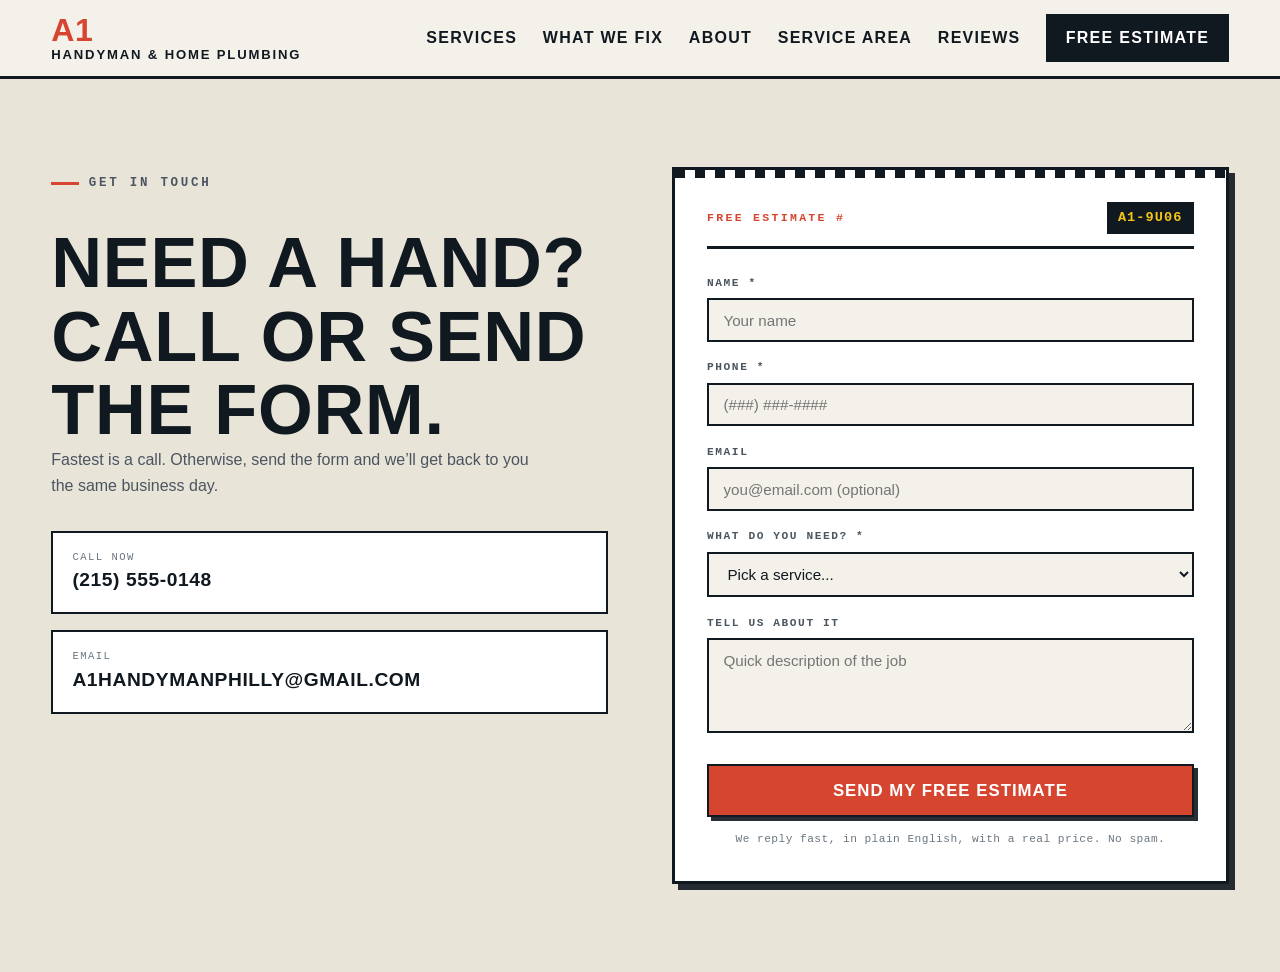
==== contact/index.html @ 29aa05c2 "Split site into dedicated section pages" ====
<!doctype html><html lang="en"><head><meta charset="utf-8"><meta name="viewport" content="width=device-width,initial-scale=1"><title>Free Estimate | A1</title><link rel="stylesheet" href="../css/styles.css"></head><body><header class="header"><div class="container header-inner"><a class="brand" href="/"><span class="brand-text"><strong>A1</strong><span>Handyman & Home Plumbing</span></span></a><nav class="nav"><a href="/services/">Services</a><a href="/what-we-fix/">What We Fix</a><a href="/about/">About</a><a href="/service-area/">Service Area</a><a href="/reviews/">Reviews</a><a class="nav-cta" href="/contact/">Free Estimate</a></nav></div></header><main><section class="section section-contact"><div class="container contact-grid"><div class="contact-info"><p class="eyebrow">Get in touch</p><h1>Need a hand? Call or send the form.</h1><p>Fastest is a call. Otherwise, send the form and we’ll get back to you the same business day.</p><div class="contact-methods"><a href="tel:+12155550148" class="contact-method"><span><small>Call now</small><strong>(215) 555-0148</strong></span></a><a href="mailto:a1handymanphilly@gmail.com" class="contact-method"><span><small>Email</small><strong>a1handymanphilly@gmail.com</strong></span></a></div></div><form class="quote-form" id="quoteForm" novalidate><div class="form-head"><span class="form-ticket">FREE ESTIMATE #</span><span class="form-ticket-num" id="ticketNum">A1-0826</span></div><label><span>Name *</span><input type="text" name="name" required placeholder="Your name"></label><label><span>Phone *</span><input type="tel" name="phone" required placeholder="(###) ###-####"></label><label><span>Email</span><input type="email" name="email" placeholder="you@email.com (optional)"></label><label><span>What do you need? *</span><select name="service" required><option value="" disabled selected>Pick a service...</option><option>Leak repair / detection</option><option>Water heater</option><option>Drain / sewer cleaning</option><option>Toilet / fixture repair</option><option>Pipe repair / repipe</option><option>Sump pump / water pressure</option><option>Drywall / painting</option><option>TV / shelf mounting</option><option>Doors / locks / hardware</option><option>Light fixtures / fans</option><option>Cabinets / trim / carpentry</option><option>Something else</option></select></label><label><span>Tell us about it</span><textarea name="message" rows="4" placeholder="Quick description of the job"></textarea></label><button type="submit" class="btn btn-primary btn-block">Send my free estimate</button><p class="form-note">We reply fast, in plain English, with a real price. No spam.</p><div class="form-success" id="formSuccess" hidden><strong>Your email draft is ready.</strong><span>Review it and press Send in your email app.</span></div></form></div></section></main><script src="../js/script.js"></script></body></html>
---- css/styles.css ----
/* ============================================================
   A1 HANDYMAN & HOME PLUMBING — custom stylesheet
   Industrial / workshop aesthetic. Not a template.
   ============================================================ */

/* ---------- Design tokens ---------- */
:root {
  --ink: #101820;            /* deep navy-black */
  --ink-2: #1c2733;          /* panel navy */
  --ink-3: #263442;          /* raised panel */
  --paper: #f4f1ea;          /* warm off-white, like a work order */
  --paper-2: #e9e4d8;        /* slightly darker paper */
  --line: #d4cdbd;           /* hairline on paper */
  --orange: #d6452f;         /* safety orange / rust red */
  --orange-bright: #f77f00;  /* hot pipe orange */
  --blue: #3a86ff;           /* cold pipe blue */
  --yellow: #f5c518;         /* caution yellow */
  --green: #2f9e44;          /* ok / done green */
  --white: #ffffff;
  --mono: 'JetBrains Mono', 'Courier New', monospace;
  --display: 'Barlow Condensed', 'Arial Narrow', sans-serif;
  --body: 'Inter', 'Helvetica Neue', Arial, sans-serif;
  --shadow-hard: 6px 6px 0 rgba(16, 24, 32, 0.9);
  --shadow-hard-sm: 4px 4px 0 rgba(16, 24, 32, 0.9);
  --shadow-soft: 0 12px 32px rgba(16, 24, 32, 0.14);
}

/* ---------- Reset / base ---------- */
*, *::before, *::after { box-sizing: border-box; margin: 0; padding: 0; }

html { scroll-behavior: smooth; }

body {
  font-family: var(--body);
  font-size: 16px;
  line-height: 1.6;
  color: var(--ink);
  background: var(--paper);
  -webkit-font-smoothing: antialiased;
}

img, svg { display: block; max-width: 100%; }
a { color: inherit; text-decoration: none; }
ul { list-style: none; }

.container {
  width: min(1180px, 92%);
  margin-inline: auto;
}

/* ---------- Typography ---------- */
h1, h2, h3, h4 {
  font-family: var(--display);
  font-weight: 800;
  line-height: 1.05;
  text-transform: uppercase;
  letter-spacing: 0.01em;
}

h1 { font-size: clamp(2.6rem, 6vw, 4.4rem); }
h2 { font-size: clamp(2rem, 4vw, 3rem); }
h3 { font-size: 1.5rem; }
h4 { font-size: 1.15rem; }

.eyebrow {
  font-family: var(--mono);
  font-size: 0.78rem;
  font-weight: 700;
  letter-spacing: 0.22em;
  text-transform: uppercase;
  color: var(--orange);
  margin-bottom: 0.9rem;
  display: inline-flex;
  align-items: center;
  gap: 0.6rem;
}

.eyebrow::before {
  content: "";
  width: 28px;
  height: 3px;
  background: var(--orange);
  display: inline-block;
}

.eyebrow-light { color: var(--orange-bright); }
.eyebrow-light::before { background: var(--orange-bright); }

.section-sub {
  max-width: 640px;
  margin: 1rem auto 0;
  color: #4a5560;
  font-size: 1.05rem;
}

/* ---------- Buttons ---------- */
.btn {
  display: inline-flex;
  align-items: center;
  justify-content: center;
  gap: 0.6rem;
  font-family: var(--display);
  font-weight: 700;
  font-size: 1.05rem;
  letter-spacing: 0.06em;
  text-transform: uppercase;
  padding: 0.9rem 1.6rem;
  border: 2px solid var(--ink);
  cursor: pointer;
  transition: transform 0.12s ease, box-shadow 0.12s ease, background 0.12s ease;
  background: var(--paper);
  color: var(--ink);
}

.btn svg { width: 18px; height: 18px; }

.btn-primary {
  background: var(--orange);
  color: var(--white);
  box-shadow: var(--shadow-hard-sm);
}

.btn-primary:hover {
  transform: translate(-2px, -2px);
  box-shadow: 6px 6px 0 rgba(16, 24, 32, 0.9);
  background: #e04a32;
}

.btn-ghost {
  background: transparent;
  color: var(--white);
  border-color: var(--white);
}

.btn-ghost:hover { background: var(--white); color: var(--ink); }

.btn-lg { padding: 1.1rem 2rem; font-size: 1.2rem; }

.btn-block { width: 100%; }

/* ---------- Top utility bar ---------- */
.topbar {
  background: var(--ink);
  color: var(--paper);
  font-family: var(--mono);
  font-size: 0.72rem;
  letter-spacing: 0.08em;
  text-transform: uppercase;
  border-bottom: 3px solid var(--orange);
}

.topbar-inner {
  display: flex;
  align-items: center;
  justify-content: space-between;
  gap: 1rem;
  padding: 0.5rem 0;
  flex-wrap: wrap;
}

.topbar-emergency {
  display: inline-flex;
  align-items: center;
  gap: 0.5rem;
  color: var(--orange-bright);
  font-weight: 700;
}

.topbar-emergency svg { width: 14px; height: 14px; }
.topbar-emergency:hover { color: var(--white); }

.topbar-creds { color: #9fb0bd; }
.topbar-area { color: #9fb0bd; }

/* ---------- Header ---------- */
.header {
  background: var(--paper);
  border-bottom: 3px solid var(--ink);
  position: sticky;
  top: 0;
  z-index: 100;
  transition: box-shadow 0.2s ease;
}

.header.scrolled {
  box-shadow: 0 6px 0 rgba(16, 24, 32, 0.08);
}

.header-inner {
  display: flex;
  align-items: center;
  justify-content: space-between;
  gap: 1.5rem;
  padding: 0.9rem 0;
}

.brand {
  display: inline-flex;
  align-items: center;
  gap: 0.7rem;
}

.brand-mark { width: 46px; height: 46px; flex-shrink: 0; }

.brand-text {
  display: flex;
  flex-direction: column;
  line-height: 1.05;
}

.brand-text strong {
  font-family: var(--display);
  font-size: 2rem;
  font-weight: 800;
  color: var(--orange);
  letter-spacing: 0.02em;
}

.brand-text span {
  font-family: var(--display);
  font-weight: 700;
  font-size: 0.82rem;
  text-transform: uppercase;
  letter-spacing: 0.14em;
  color: var(--ink);
}

.nav {
  display: flex;
  align-items: center;
  gap: 1.6rem;
}

.nav a {
  font-family: var(--display);
  font-weight: 700;
  font-size: 1rem;
  text-transform: uppercase;
  letter-spacing: 0.08em;
  color: var(--ink);
  position: relative;
  padding: 0.3rem 0;
}

.nav a::after {
  content: "";
  position: absolute;
  left: 0;
  bottom: 0;
  width: 0;
  height: 3px;
  background: var(--orange);
  transition: width 0.18s ease;
}

.nav a:hover::after { width: 100%; }

.nav .nav-cta {
  background: var(--ink);
  color: var(--white);
  padding: 0.55rem 1.1rem;
  border: 2px solid var(--ink);
}

.nav .nav-cta::after { display: none; }
.nav .nav-cta:hover { background: var(--orange); border-color: var(--orange); }

.header-phone {
  display: inline-flex;
  align-items: center;
  gap: 0.6rem;
  font-family: var(--display);
  font-weight: 800;
  font-size: 1.25rem;
  color: var(--ink);
  white-space: nowrap;
}

.header-phone svg { width: 22px; height: 22px; color: var(--orange); }

.header-phone small {
  display: block;
  font-family: var(--mono);
  font-size: 0.6rem;
  font-weight: 500;
  letter-spacing: 0.18em;
  text-transform: uppercase;
  color: #6b7680;
  line-height: 1;
}

.nav-toggle {
  display: none;
  flex-direction: column;
  gap: 5px;
  background: none;
  border: none;
  cursor: pointer;
  padding: 0.4rem;
}

.nav-toggle span {
  width: 26px;
  height: 3px;
  background: var(--ink);
  transition: transform 0.2s ease, opacity 0.2s ease;
}

.nav-toggle.open span:nth-child(1) { transform: translateY(8px) rotate(45deg); }
.nav-toggle.open span:nth-child(2) { opacity: 0; }
.nav-toggle.open span:nth-child(3) { transform: translateY(-8px) rotate(-45deg); }

/* ---------- Hero ---------- */
.hero {
  background:
    linear-gradient(rgba(16, 24, 32, 0.92), rgba(16, 24, 32, 0.96)),
    repeating-linear-gradient(45deg, transparent 0 14px, rgba(255,255,255,0.03) 14px 28px);
  color: var(--white);
  position: relative;
  overflow: hidden;
}

/* blueprint grid overlay */
.hero::before {
  content: "";
  position: absolute;
  inset: 0;
  background-image:
    linear-gradient(rgba(58, 134, 255, 0.07) 1px, transparent 1px),
    linear-gradient(90deg, rgba(58, 134, 255, 0.07) 1px, transparent 1px);
  background-size: 44px 44px;
  pointer-events: none;
}

/* hazard stripe bottom edge */
.hero::after {
  content: "";
  position: absolute;
  left: 0;
  right: 0;
  bottom: 0;
  height: 10px;
  background: repeating-linear-gradient(
    -45deg,
    var(--yellow) 0 16px,
    var(--ink) 16px 32px
  );
  opacity: 0.85;
}

.hero-grid {
  display: grid;
  grid-template-columns: 1.15fr 0.85fr;
  gap: 3rem;
  align-items: center;
  padding: 5rem 0 6rem;
  position: relative;
  z-index: 1;
}

.hero-copy .eyebrow { color: var(--orange-bright); }
.hero-copy .eyebrow::before { background: var(--orange-bright); }

.hero h1 { margin-bottom: 1.2rem; }

.hero-sub {
  font-size: 1.12rem;
  color: #c3ccd4;
  max-width: 560px;
  margin-bottom: 2rem;
}

.hero-cta {
  display: flex;
  gap: 1rem;
  flex-wrap: wrap;
  margin-bottom: 2.2rem;
}

.hero-bullets {
  display: grid;
  grid-template-columns: 1fr 1fr;
  gap: 0.6rem 1.5rem;
  max-width: 560px;
}

.hero-bullets li {
  font-family: var(--mono);
  font-size: 0.78rem;
  letter-spacing: 0.04em;
  color: #aeb9c2;
  padding-left: 1.4rem;
  position: relative;
}

.hero-bullets li::before {
  content: "✓";
  position: absolute;
  left: 0;
  color: var(--green);
  font-weight: 700;
}

/* hero art */
.hero-art { position: relative; }

.hero-svg {
  width: 100%;
  height: auto;
  filter: drop-shadow(0 18px 30px rgba(0,0,0,0.45));
}

.hero-badge {
  position: absolute;
  bottom: 1.5rem;
  right: 0.5rem;
  background: var(--yellow);
  color: var(--ink);
  border: 3px solid var(--ink);
  box-shadow: var(--shadow-hard);
  padding: 0.8rem 1.1rem;
  display: flex;
  align-items: center;
  gap: 0.8rem;
  transform: rotate(-3deg);
}

.hero-badge-num {
  font-family: var(--display);
  font-size: 2.6rem;
  font-weight: 800;
  line-height: 1;
}

.hero-badge-label {
  font-family: var(--display);
  font-weight: 700;
  font-size: 0.85rem;
  text-transform: uppercase;
  letter-spacing: 0.06em;
  line-height: 1.2;
}

.hero-badge-label small {
  font-family: var(--mono);
  font-size: 0.62rem;
  font-weight: 500;
  letter-spacing: 0.1em;
  color: #4a4030;
}

/* ---------- Ticker ---------- */
.ticker {
  background: var(--orange);
  color: var(--white);
  border-top: 3px solid var(--ink);
  border-bottom: 3px solid var(--ink);
  overflow: hidden;
  padding: 0.55rem 0;
}

.ticker-track {
  display: flex;
  gap: 1.2rem;
  white-space: nowrap;
  width: max-content;
  animation: ticker-scroll 28s linear infinite;
}

.ticker-track span {
  font-family: var(--display);
  font-weight: 800;
  font-size: 1.05rem;
  letter-spacing: 0.14em;
  text-transform: uppercase;
}

.ticker-track span:nth-child(even) { color: var(--ink); }

@keyframes ticker-scroll {
  from { transform: translateX(0); }
  to { transform: translateX(-50%); }
}

/* ---------- Sections ---------- */
.section { padding: 5.5rem 0; }

.section-dark {
  background: var(--ink);
  color: var(--white);
  position: relative;
}

.section-dark::before {
  content: "";
  position: absolute;
  inset: 0;
  background-image:
    linear-gradient(rgba(58, 134, 255, 0.05) 1px, transparent 1px),
    linear-gradient(90deg, rgba(58, 134, 255, 0.05) 1px, transparent 1px);
  background-size: 44px 44px;
  pointer-events: none;
}

.section-dark .container { position: relative; z-index: 1; }
.section-dark .section-sub { color: #aeb9c2; }

.section-head {
  text-align: center;
  margin-bottom: 3.5rem;
}

.section-head .eyebrow { justify-content: center; }
.section-head .eyebrow::before { display: none; }
.section-head .eyebrow::after {
  content: "";
  width: 28px;
  height: 3px;
  background: var(--orange);
  display: inline-block;
}

/* ---------- Services ---------- */
.service-groups {
  display: flex;
  flex-direction: column;
  gap: 4rem;
}

.service-group-title {
  display: flex;
  align-items: center;
  gap: 0.8rem;
  margin-bottom: 1.8rem;
  padding-bottom: 0.8rem;
  border-bottom: 3px solid var(--ink);
}

.service-group-title svg {
  width: 30px;
  height: 30px;
  color: var(--orange);
}

.service-group-title h3 { font-size: 1.9rem; }

.service-grid {
  display: grid;
  grid-template-columns: repeat(3, 1fr);
  gap: 1.4rem;
}

.service-card {
  background: var(--white);
  border: 2px solid var(--ink);
  padding: 1.6rem 1.4rem;
  position: relative;
  transition: transform 0.15s ease, box-shadow 0.15s ease;
}

/* corner bolt detail */
.service-card::before,
.service-card::after {
  content: "";
  position: absolute;
  width: 8px;
  height: 8px;
  background: var(--orange);
  border-radius: 50%;
}

.service-card::before { top: 8px; left: 8px; }
.service-card::after { bottom: 8px; right: 8px; }

.service-card:hover {
  transform: translate(-3px, -3px);
  box-shadow: var(--shadow-hard-sm);
}

.service-card svg {
  width: 34px;
  height: 34px;
  color: var(--orange);
  margin-bottom: 1rem;
}

.service-card h4 {
  margin-bottom: 0.5rem;
  font-size: 1.25rem;
}

.service-card p {
  font-size: 0.92rem;
  color: #4a5560;
}

/* ---------- Fixes / accordion ---------- */
.fixes-grid {
  display: grid;
  grid-template-columns: 0.9fr 1.1fr;
  gap: 4rem;
  align-items: start;
}

.fixes-copy h2 { margin-bottom: 1rem; }
.fixes-copy .section-sub { margin: 0 0 2rem; }
.fixes-copy .btn { margin-top: 0.5rem; }

.fixes-list {
  border: 2px solid var(--ink);
  background: var(--paper);
  color: var(--ink);
}

.fixes-list details {
  border-bottom: 1px solid var(--line);
}

.fixes-list details:last-child { border-bottom: none; }

.fixes-list summary {
  display: flex;
  align-items: center;
  justify-content: space-between;
  gap: 1rem;
  padding: 1.1rem 1.3rem;
  cursor: pointer;
  font-family: var(--display);
  font-weight: 700;
  font-size: 1.15rem;
  text-transform: uppercase;
  letter-spacing: 0.03em;
  list-style: none;
  position: relative;
  transition: background 0.15s ease;
}

.fixes-list summary::-webkit-details-marker { display: none; }

.fixes-list summary::after {
  content: "+";
  font-family: var(--mono);
  font-size: 1.3rem;
  font-weight: 700;
  color: var(--orange);
  flex-shrink: 0;
}

.fixes-list details[open] summary::after { content: "–"; }

.fixes-list summary:hover { background: var(--paper-2); }

.fix-meta {
  font-family: var(--mono);
  font-size: 0.72rem;
  font-weight: 500;
  letter-spacing: 0.04em;
  text-transform: none;
  color: #6b7680;
  white-space: nowrap;
}

.fixes-list details p {
  padding: 0 1.3rem 1.2rem;
  font-size: 0.95rem;
  color: #4a5560;
  max-width: 560px;
}

/* ---------- Steps ---------- */
.steps {
  display: grid;
  grid-template-columns: repeat(3, 1fr);
  gap: 2rem;
  counter-reset: step;
}

.step {
  border-top: 4px solid var(--ink);
  padding-top: 1.4rem;
  position: relative;
}

.step-num {
  font-family: var(--mono);
  font-weight: 700;
  font-size: 0.85rem;
  color: var(--orange);
  letter-spacing: 0.14em;
  display: block;
  margin-bottom: 0.6rem;
}

.step h3 { margin-bottom: 0.6rem; }
.step p { color: #4a5560; font-size: 0.95rem; }

/* ---------- About ---------- */
.section-about { background: var(--paper-2); }

.about-grid {
  display: grid;
  grid-template-columns: 0.85fr 1.15fr;
  gap: 4rem;
  align-items: center;
}

.about-photo-inner {
  background:
    linear-gradient(rgba(16, 24, 32, 0.88), rgba(16, 24, 32, 0.92)),
    repeating-linear-gradient(45deg, transparent 0 12px, rgba(255,255,255,0.04) 12px 24px);
  border: 3px solid var(--ink);
  box-shadow: var(--shadow-hard);
  min-height: 420px;
  display: flex;
  flex-direction: column;
  justify-content: flex-end;
  padding: 1.6rem;
  position: relative;
  overflow: hidden;
}

/* stencil-style "A1" watermark */
.about-photo-inner::before {
  content: "A1";
  position: absolute;
  top: 50%;
  left: 50%;
  transform: translate(-50%, -50%);
  font-family: var(--display);
  font-weight: 800;
  font-size: 9rem;
  color: rgba(255, 255, 255, 0.08);
  letter-spacing: -0.02em;
  line-height: 1;
}

.about-photo-icon {
  width: 52px;
  height: 52px;
  background: var(--orange);
  border: 2px solid var(--ink);
  display: flex;
  align-items: center;
  justify-content: center;
  color: var(--white);
  margin-bottom: 1rem;
  box-shadow: var(--shadow-hard-sm);
}

.about-photo-icon svg { width: 26px; height: 26px; }

.about-photo-caption strong {
  display: block;
  font-family: var(--display);
  font-size: 1.5rem;
  text-transform: uppercase;
  color: var(--white);
  margin-bottom: 0.3rem;
}

.about-photo-caption span {
  font-size: 0.9rem;
  color: #aeb9c2;
}

.about-copy h2 { margin-bottom: 1.2rem; }
.about-copy p { margin-bottom: 1rem; color: #3d4750; }

.about-list {
  margin: 1.5rem 0;
  display: grid;
  gap: 0.7rem;
}

.about-list li {
  padding-left: 1.6rem;
  position: relative;
  font-weight: 500;
}

.about-list li::before {
  content: "▸";
  position: absolute;
  left: 0;
  color: var(--orange);
  font-weight: 700;
}

.about-sign {
  font-family: var(--mono);
  font-size: 0.85rem;
  color: #6b7680 !important;
  letter-spacing: 0.04em;
}

/* stats band */
.stats {
  margin-top: 4rem;
  background: var(--ink);
  border-top: 3px solid var(--orange);
  border-bottom: 3px solid var(--orange);
  display: grid;
  grid-template-columns: repeat(4, 1fr);
}

.stat {
  text-align: center;
  padding: 2rem 1rem;
  border-right: 1px solid rgba(255,255,255,0.12);
}

.stat:last-child { border-right: none; }

.stat strong {
  display: block;
  font-family: var(--display);
  font-size: 2.6rem;
  font-weight: 800;
  color: var(--white);
  line-height: 1;
}

.stat span {
  font-family: var(--mono);
  font-size: 0.72rem;
  letter-spacing: 0.12em;
  text-transform: uppercase;
  color: #9fb0bd;
}

/* ---------- Service area ---------- */
.area-tags {
  display: flex;
  flex-wrap: wrap;
  justify-content: center;
  gap: 0.8rem;
  max-width: 820px;
  margin: 0 auto 2.5rem;
}

.area-tags span {
  font-family: var(--display);
  font-weight: 700;
  font-size: 1rem;
  text-transform: uppercase;
  letter-spacing: 0.06em;
  color: var(--white);
  border: 2px solid rgba(255,255,255,0.35);
  padding: 0.5rem 1.1rem;
  transition: background 0.15s ease, border-color 0.15s ease, color 0.15s ease;
}

.area-tags span:hover {
  background: var(--orange);
  border-color: var(--orange);
  color: var(--white);
}

.area-note {
  display: flex;
  align-items: center;
  justify-content: center;
  gap: 0.6rem;
  font-family: var(--mono);
  font-size: 0.85rem;
  color: #aeb9c2;
  text-align: center;
}

.area-note svg { width: 18px; height: 18px; color: var(--orange-bright); flex-shrink: 0; }

.area-note a {
  color: var(--orange-bright);
  font-weight: 700;
  text-decoration: underline;
  text-underline-offset: 3px;
}

/* ---------- Reviews ---------- */
.reviews {
  display: grid;
  grid-template-columns: repeat(3, 1fr);
  gap: 1.4rem;
}

.review {
  background: var(--white);
  border: 2px solid var(--ink);
  padding: 1.6rem;
  display: flex;
  flex-direction: column;
  gap: 1rem;
  position: relative;
}

.review-top {
  display: flex;
  align-items: center;
  justify-content: space-between;
  gap: 1rem;
}

.review-avatar {
  width: 44px;
  height: 44px;
  background: var(--ink);
  color: var(--yellow);
  border: 2px solid var(--ink);
  display: flex;
  align-items: center;
  justify-content: center;
  font-family: var(--display);
  font-weight: 800;
  font-size: 1.05rem;
  letter-spacing: 0.04em;
  box-shadow: var(--shadow-hard-sm);
  flex-shrink: 0;
}

.review-stars {
  color: var(--yellow);
  font-size: 1.1rem;
  letter-spacing: 0.15em;
  text-shadow: 1px 1px 0 var(--ink);
}

.review p {
  font-size: 0.95rem;
  color: #3d4750;
  flex-grow: 1;
}

.review footer {
  border-top: 2px dashed var(--line);
  padding-top: 0.9rem;
}

.review footer strong {
  display: block;
  font-family: var(--display);
  font-size: 1.1rem;
  text-transform: uppercase;
  letter-spacing: 0.04em;
}

.review footer span {
  font-family: var(--mono);
  font-size: 0.72rem;
  letter-spacing: 0.1em;
  text-transform: uppercase;
  color: #6b7680;
}

/* ---------- Pricing band ---------- */
.pricing-band {
  background: var(--yellow);
  border-top: 3px solid var(--ink);
  border-bottom: 3px solid var(--ink);
  padding: 3rem 0;
}

.pricing-inner {
  display: flex;
  align-items: center;
  justify-content: space-between;
  gap: 3rem;
  flex-wrap: wrap;
}

.pricing-left h2 {
  font-size: 2.4rem;
  margin-bottom: 0.4rem;
}

.pricing-left p {
  max-width: 520px;
  font-weight: 500;
  color: #4a4030;
}

.pricing-badges {
  display: flex;
  gap: 1.2rem;
  flex-wrap: wrap;
}

.pricing-badge {
  background: var(--ink);
  color: var(--white);
  border: 2px solid var(--ink);
  padding: 1rem 1.4rem;
  min-width: 150px;
  text-align: center;
  box-shadow: var(--shadow-hard-sm);
}

.pricing-badge strong {
  display: block;
  font-family: var(--display);
  font-size: 2rem;
  font-weight: 800;
  color: var(--yellow);
  line-height: 1;
}

.pricing-badge span {
  font-family: var(--mono);
  font-size: 0.66rem;
  letter-spacing: 0.1em;
  text-transform: uppercase;
  color: #c3ccd4;
}

/* ---------- Contact ---------- */
.section-contact { background: var(--paper-2); }

.contact-grid {
  display: grid;
  grid-template-columns: 1fr 1fr;
  gap: 4rem;
  align-items: start;
}

.contact-info h2 { margin-bottom: 1rem; }
.contact-info > p { color: #4a5560; margin-bottom: 2rem; max-width: 480px; }

.contact-methods {
  display: grid;
  gap: 1rem;
  margin-bottom: 2rem;
}

.contact-method {
  display: flex;
  align-items: center;
  gap: 1rem;
  background: var(--white);
  border: 2px solid var(--ink);
  padding: 1rem 1.2rem;
  transition: transform 0.12s ease, box-shadow 0.12s ease;
}

a.contact-method:hover {
  transform: translate(-2px, -2px);
  box-shadow: var(--shadow-hard-sm);
}

.contact-method svg {
  width: 26px;
  height: 26px;
  color: var(--orange);
  flex-shrink: 0;
}

.contact-method small {
  display: block;
  font-family: var(--mono);
  font-size: 0.66rem;
  letter-spacing: 0.14em;
  text-transform: uppercase;
  color: #6b7680;
}

.contact-method strong {
  font-family: var(--display);
  font-size: 1.2rem;
  text-transform: uppercase;
  letter-spacing: 0.03em;
}

.contact-badges {
  display: flex;
  gap: 0.7rem;
  flex-wrap: wrap;
}

.contact-badges span {
  font-family: var(--mono);
  font-size: 0.68rem;
  font-weight: 700;
  letter-spacing: 0.1em;
  text-transform: uppercase;
  border: 2px solid var(--ink);
  padding: 0.4rem 0.8rem;
  background: var(--paper);
}

/* quote form — styled like a work order ticket */
.quote-form {
  background: var(--white);
  border: 3px solid var(--ink);
  box-shadow: var(--shadow-hard);
  padding: 2rem;
  position: relative;
}

/* perforated ticket edge */
.quote-form::before {
  content: "";
  position: absolute;
  top: 0;
  left: 0;
  right: 0;
  height: 8px;
  background: repeating-linear-gradient(
    90deg,
    var(--ink) 0 10px,
    transparent 10px 20px
  );
}

.form-head {
  display: flex;
  align-items: center;
  justify-content: space-between;
  border-bottom: 3px solid var(--ink);
  padding-bottom: 0.8rem;
  margin-bottom: 1.6rem;
}

.form-ticket {
  font-family: var(--mono);
  font-size: 0.72rem;
  font-weight: 700;
  letter-spacing: 0.2em;
  color: var(--orange);
}

.form-ticket-num {
  font-family: var(--mono);
  font-size: 0.85rem;
  font-weight: 700;
  letter-spacing: 0.08em;
  background: var(--ink);
  color: var(--yellow);
  padding: 0.3rem 0.7rem;
}

.quote-form label {
  display: block;
  margin-bottom: 1.1rem;
}

.quote-form label > span {
  display: block;
  font-family: var(--mono);
  font-size: 0.7rem;
  font-weight: 700;
  letter-spacing: 0.14em;
  text-transform: uppercase;
  color: #4a5560;
  margin-bottom: 0.35rem;
}

.quote-form input,
.quote-form select,
.quote-form textarea {
  width: 100%;
  font-family: var(--body);
  font-size: 0.95rem;
  color: var(--ink);
  background: var(--paper);
  border: 2px solid var(--ink);
  padding: 0.7rem 0.9rem;
  border-radius: 0;
  transition: border-color 0.12s ease, box-shadow 0.12s ease;
}

.quote-form input:focus,
.quote-form select:focus,
.quote-form textarea:focus {
  outline: none;
  border-color: var(--orange);
  box-shadow: 3px 3px 0 rgba(214, 69, 47, 0.35);
}

.quote-form .field-error {
  border-color: var(--orange);
  background: #fdeeec;
  box-shadow: 3px 3px 0 rgba(214, 69, 47, 0.4);
}

.quote-form textarea { resize: vertical; }

.quote-form .btn { margin-top: 0.4rem; }

.form-note {
  font-family: var(--mono);
  font-size: 0.7rem;
  letter-spacing: 0.04em;
  color: #6b7680;
  text-align: center;
  margin-top: 0.9rem;
}

.form-success {
  margin-top: 1rem;
  border: 2px solid var(--green);
  background: #e9f7ec;
  padding: 1rem;
  text-align: center;
}

.form-success strong {
  display: block;
  font-family: var(--display);
  font-size: 1.2rem;
  text-transform: uppercase;
  color: var(--green);
  margin-bottom: 0.3rem;
}

.form-success span { font-size: 0.9rem; color: #2b5c33; }
.form-success a { font-weight: 700; text-decoration: underline; }

/* ---------- Footer ---------- */
.footer {
  background: var(--ink);
  color: var(--paper);
  border-top: 4px solid var(--orange);
}

.footer-grid {
  display: grid;
  grid-template-columns: 1.4fr 1fr 1fr 1.2fr;
  gap: 3rem;
  padding: 4rem 0 3rem;
}

.brand-light .brand-text strong { color: var(--orange-bright); }
.brand-light .brand-text span { color: var(--white); }

.footer-brand p {
  margin-top: 1.2rem;
  font-size: 0.9rem;
  color: #9fb0bd;
  max-width: 300px;
}

.footer-col h4 {
  font-size: 1.1rem;
  color: var(--white);
  margin-bottom: 1.1rem;
  padding-bottom: 0.5rem;
  border-bottom: 2px solid rgba(255,255,255,0.15);
}

.footer-col a,
.footer-col span {
  display: block;
  font-size: 0.9rem;
  color: #9fb0bd;
  margin-bottom: 0.6rem;
  transition: color 0.12s ease;
}

.footer-col a:hover { color: var(--orange-bright); }

.footer-address,
.footer-license {
  font-family: var(--mono);
  font-size: 0.75rem !important;
  letter-spacing: 0.04em;
}

.footer-bottom {
  display: flex;
  align-items: center;
  justify-content: space-between;
  gap: 1rem;
  flex-wrap: wrap;
  border-top: 1px solid rgba(255,255,255,0.12);
  padding: 1.4rem 0;
  font-family: var(--mono);
  font-size: 0.72rem;
  letter-spacing: 0.06em;
  color: #6b7680;
}

/* ---------- Responsive ---------- */
@media (max-width: 1024px) {
  .hero-grid { grid-template-columns: 1fr; gap: 2rem; padding: 4rem 0 5rem; }
  .hero-art { max-width: 420px; margin-inline: auto; }
  .service-grid { grid-template-columns: repeat(2, 1fr); }
  .fixes-grid { grid-template-columns: 1fr; gap: 2.5rem; }
  .about-grid { grid-template-columns: 1fr; gap: 2.5rem; }
  .reviews { grid-template-columns: repeat(2, 1fr); }
  .contact-grid { grid-template-columns: 1fr; gap: 3rem; }
  .footer-grid { grid-template-columns: 1fr 1fr; }
  .stats { grid-template-columns: repeat(2, 1fr); }
  .stat:nth-child(2) { border-right: none; }
  .stat:nth-child(-n+2) { border-bottom: 1px solid rgba(255,255,255,0.12); }
}

@media (max-width: 768px) {
  /* Standalone route pages use a compact, always-visible navigation. */
  .nav:not(#nav) {
    position: static;
    width: auto;
    padding: 0;
    transform: none;
    background: transparent;
    box-shadow: none;
    flex-direction: row;
    flex-wrap: wrap;
    justify-content: flex-end;
    gap: 0.25rem 0.8rem;
  }

  .nav:not(#nav) a {
    color: var(--ink);
    font-size: 0.78rem;
    padding: 0.2rem 0;
    width: auto;
    border: 0;
  }

  .nav:not(#nav) .nav-cta {
    margin-top: 0;
    padding: 0.25rem 0.45rem;
  }

  .topbar-area { display: none; }
  .topbar-inner { justify-content: center; text-align: center; }

  .nav {
    position: fixed;
    top: 0;
    right: 0;
    bottom: 0;
    width: min(320px, 85vw);
    background: var(--ink);
    flex-direction: column;
    align-items: flex-start;
    justify-content: flex-start;
    gap: 0;
    padding: 5.5rem 2rem 2rem;
    transform: translateX(100%);
    transition: transform 0.25s ease;
    z-index: 200;
    box-shadow: -8px 0 24px rgba(0,0,0,0.3);
  }

  .nav.open { transform: translateX(0); }

  .nav a {
    color: var(--white);
    font-size: 1.3rem;
    padding: 0.9rem 0;
    width: 100%;
    border-bottom: 1px solid rgba(255,255,255,0.12);
  }

  .nav a::after { display: none; }

  .nav .nav-cta {
    background: var(--orange);
    border-color: var(--orange);
    margin-top: 1.5rem;
    text-align: center;
  }

  .header-phone { display: none; }
  .nav-toggle { display: flex; z-index: 300; }

  .hero-bullets { grid-template-columns: 1fr; }
  .service-grid { grid-template-columns: 1fr; }
  .steps { grid-template-columns: 1fr; }
  .reviews { grid-template-columns: 1fr; }
  .pricing-inner { flex-direction: column; align-items: flex-start; }
  .pricing-badges { width: 100%; }
  .pricing-badge { flex: 1; min-width: 0; }
  .footer-grid { grid-template-columns: 1fr; gap: 2rem; }
  .footer-bottom { justify-content: center; text-align: center; }
  .section { padding: 4rem 0; }
}

@media (max-width: 480px) {
  .pricing-badges { flex-direction: column; }
  .stats { grid-template-columns: 1fr; }
  .stat { border-right: none; border-bottom: 1px solid rgba(255,255,255,0.12); }
  .stat:last-child { border-bottom: none; }
  .fix-meta { display: none; }
  .hero-cta .btn { width: 100%; }
}

/* ---------- Reduced motion ---------- */
@media (prefers-reduced-motion: reduce) {
  html { scroll-behavior: auto; }
  .ticker-track { animation: none; }
  * { transition: none !important; }
}
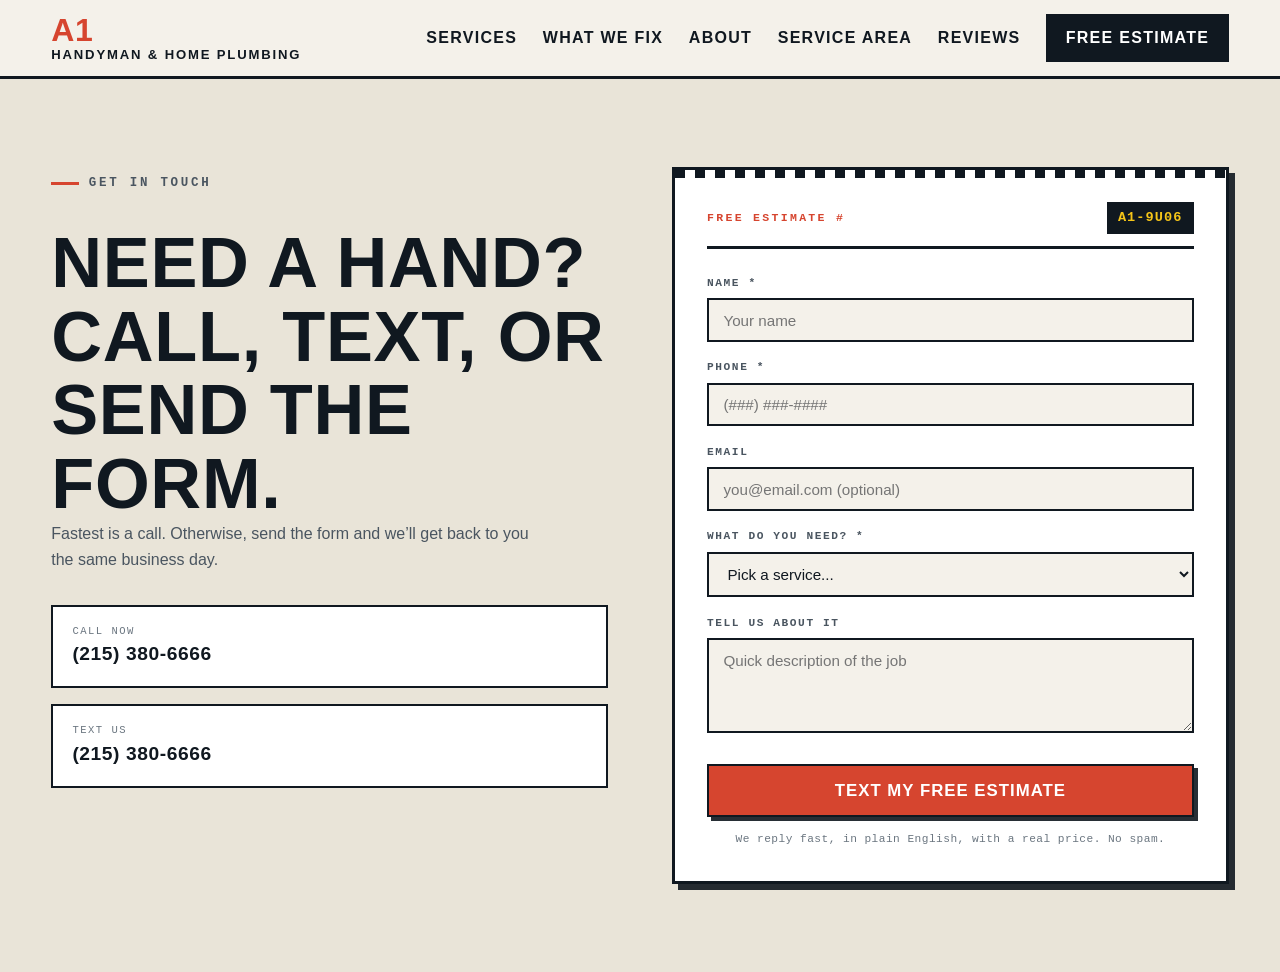
==== commit aaa88648: "Send estimate inquiries by text message" ====
--- a/contact/index.html
+++ b/contact/index.html
@@ -1 +1 @@
-<!doctype html><html lang="en"><head><meta charset="utf-8"><meta name="viewport" content="width=device-width,initial-scale=1"><title>Free Estimate | A1</title><link rel="stylesheet" href="../css/styles.css"></head><body><header class="header"><div class="container header-inner"><a class="brand" href="/"><span class="brand-text"><strong>A1</strong><span>Handyman & Home Plumbing</span></span></a><nav class="nav"><a href="/services/">Services</a><a href="/what-we-fix/">What We Fix</a><a href="/about/">About</a><a href="/service-area/">Service Area</a><a href="/reviews/">Reviews</a><a class="nav-cta" href="/contact/">Free Estimate</a></nav></div></header><main><section class="section section-contact"><div class="container contact-grid"><div class="contact-info"><p class="eyebrow">Get in touch</p><h1>Need a hand? Call or send the form.</h1><p>Fastest is a call. Otherwise, send the form and we’ll get back to you the same business day.</p><div class="contact-methods"><a href="tel:+12155550148" class="contact-method"><span><small>Call now</small><strong>(215) 555-0148</strong></span></a><a href="mailto:a1handymanphilly@gmail.com" class="contact-method"><span><small>Email</small><strong>a1handymanphilly@gmail.com</strong></span></a></div></div><form class="quote-form" id="quoteForm" novalidate><div class="form-head"><span class="form-ticket">FREE ESTIMATE #</span><span class="form-ticket-num" id="ticketNum">A1-0826</span></div><label><span>Name *</span><input type="text" name="name" required placeholder="Your name"></label><label><span>Phone *</span><input type="tel" name="phone" required placeholder="(###) ###-####"></label><label><span>Email</span><input type="email" name="email" placeholder="you@email.com (optional)"></label><label><span>What do you need? *</span><select name="service" required><option value="" disabled selected>Pick a service...</option><option>Leak repair / detection</option><option>Water heater</option><option>Drain / sewer cleaning</option><option>Toilet / fixture repair</option><option>Pipe repair / repipe</option><option>Sump pump / water pressure</option><option>Drywall / painting</option><option>TV / shelf mounting</option><option>Doors / locks / hardware</option><option>Light fixtures / fans</option><option>Cabinets / trim / carpentry</option><option>Something else</option></select></label><label><span>Tell us about it</span><textarea name="message" rows="4" placeholder="Quick description of the job"></textarea></label><button type="submit" class="btn btn-primary btn-block">Send my free estimate</button><p class="form-note">We reply fast, in plain English, with a real price. No spam.</p><div class="form-success" id="formSuccess" hidden><strong>Your email draft is ready.</strong><span>Review it and press Send in your email app.</span></div></form></div></section></main><script src="../js/script.js"></script></body></html>
+<!doctype html><html lang="en"><head><meta charset="utf-8"><meta name="viewport" content="width=device-width,initial-scale=1"><title>Free Estimate | A1</title><link rel="stylesheet" href="../css/styles.css"></head><body><header class="header"><div class="container header-inner"><a class="brand" href="/"><span class="brand-text"><strong>A1</strong><span>Handyman & Home Plumbing</span></span></a><nav class="nav"><a href="/services/">Services</a><a href="/what-we-fix/">What We Fix</a><a href="/about/">About</a><a href="/service-area/">Service Area</a><a href="/reviews/">Reviews</a><a class="nav-cta" href="/contact/">Free Estimate</a></nav></div></header><main><section class="section section-contact"><div class="container contact-grid"><div class="contact-info"><p class="eyebrow">Get in touch</p><h1>Need a hand? Call, text, or send the form.</h1><p>Fastest is a call. Otherwise, send the form and we’ll get back to you the same business day.</p><div class="contact-methods"><a href="tel:+12153806666" class="contact-method"><span><small>Call now</small><strong>(215) 380-6666</strong></span></a><a href="sms:+12153806666" class="contact-method"><span><small>Text us</small><strong>(215) 380-6666</strong></span></a></div></div><form class="quote-form" id="quoteForm" novalidate><div class="form-head"><span class="form-ticket">FREE ESTIMATE #</span><span class="form-ticket-num" id="ticketNum">A1-0826</span></div><label><span>Name *</span><input type="text" name="name" required placeholder="Your name"></label><label><span>Phone *</span><input type="tel" name="phone" required placeholder="(###) ###-####"></label><label><span>Email</span><input type="email" name="email" placeholder="you@email.com (optional)"></label><label><span>What do you need? *</span><select name="service" required><option value="" disabled selected>Pick a service...</option><option>Leak repair / detection</option><option>Water heater</option><option>Drain / sewer cleaning</option><option>Toilet / fixture repair</option><option>Pipe repair / repipe</option><option>Sump pump / water pressure</option><option>Drywall / painting</option><option>TV / shelf mounting</option><option>Doors / locks / hardware</option><option>Light fixtures / fans</option><option>Cabinets / trim / carpentry</option><option>Something else</option></select></label><label><span>Tell us about it</span><textarea name="message" rows="4" placeholder="Quick description of the job"></textarea></label><button type="submit" class="btn btn-primary btn-block">Text my free estimate</button><p class="form-note">We reply fast, in plain English, with a real price. No spam.</p><div class="form-success" id="formSuccess" hidden><strong>Your text message is ready.</strong><span>Review it and press Send in your messaging app.</span></div></form></div></section></main><script src="../js/script.js"></script></body></html>
